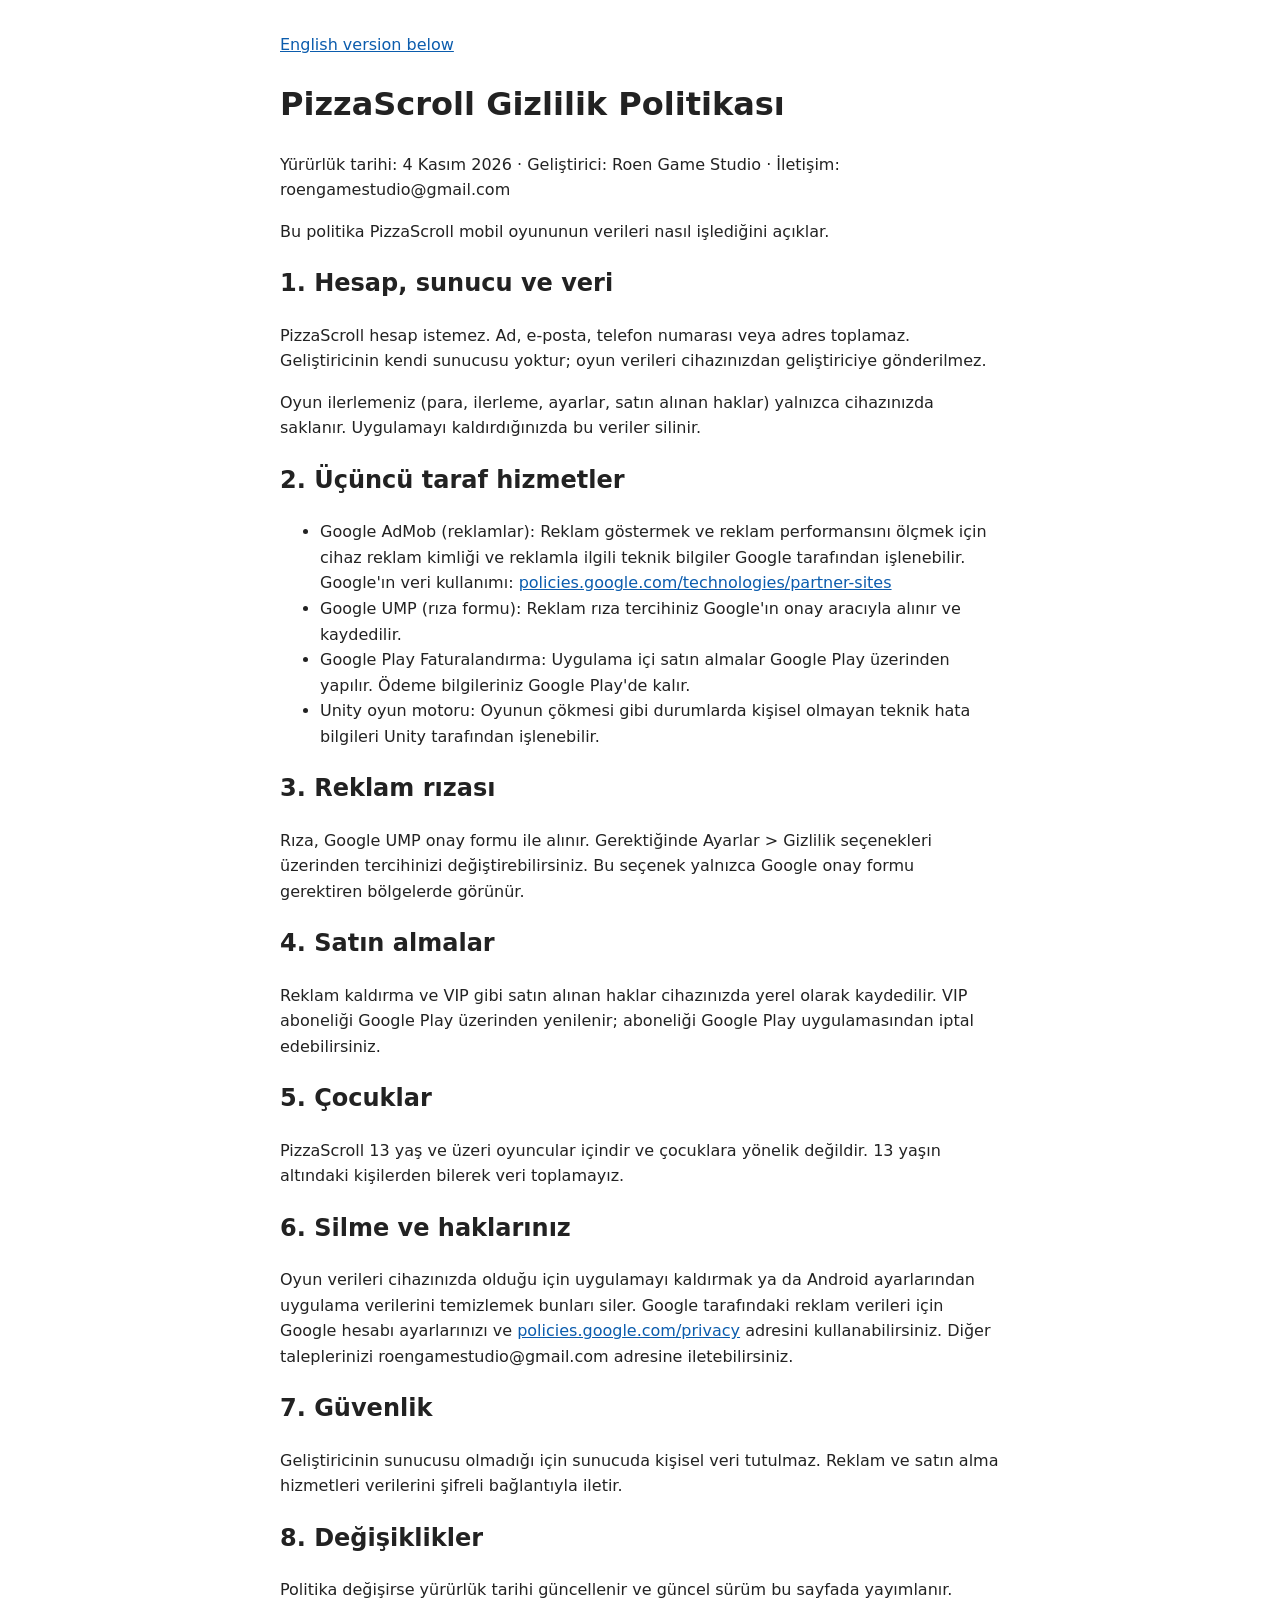
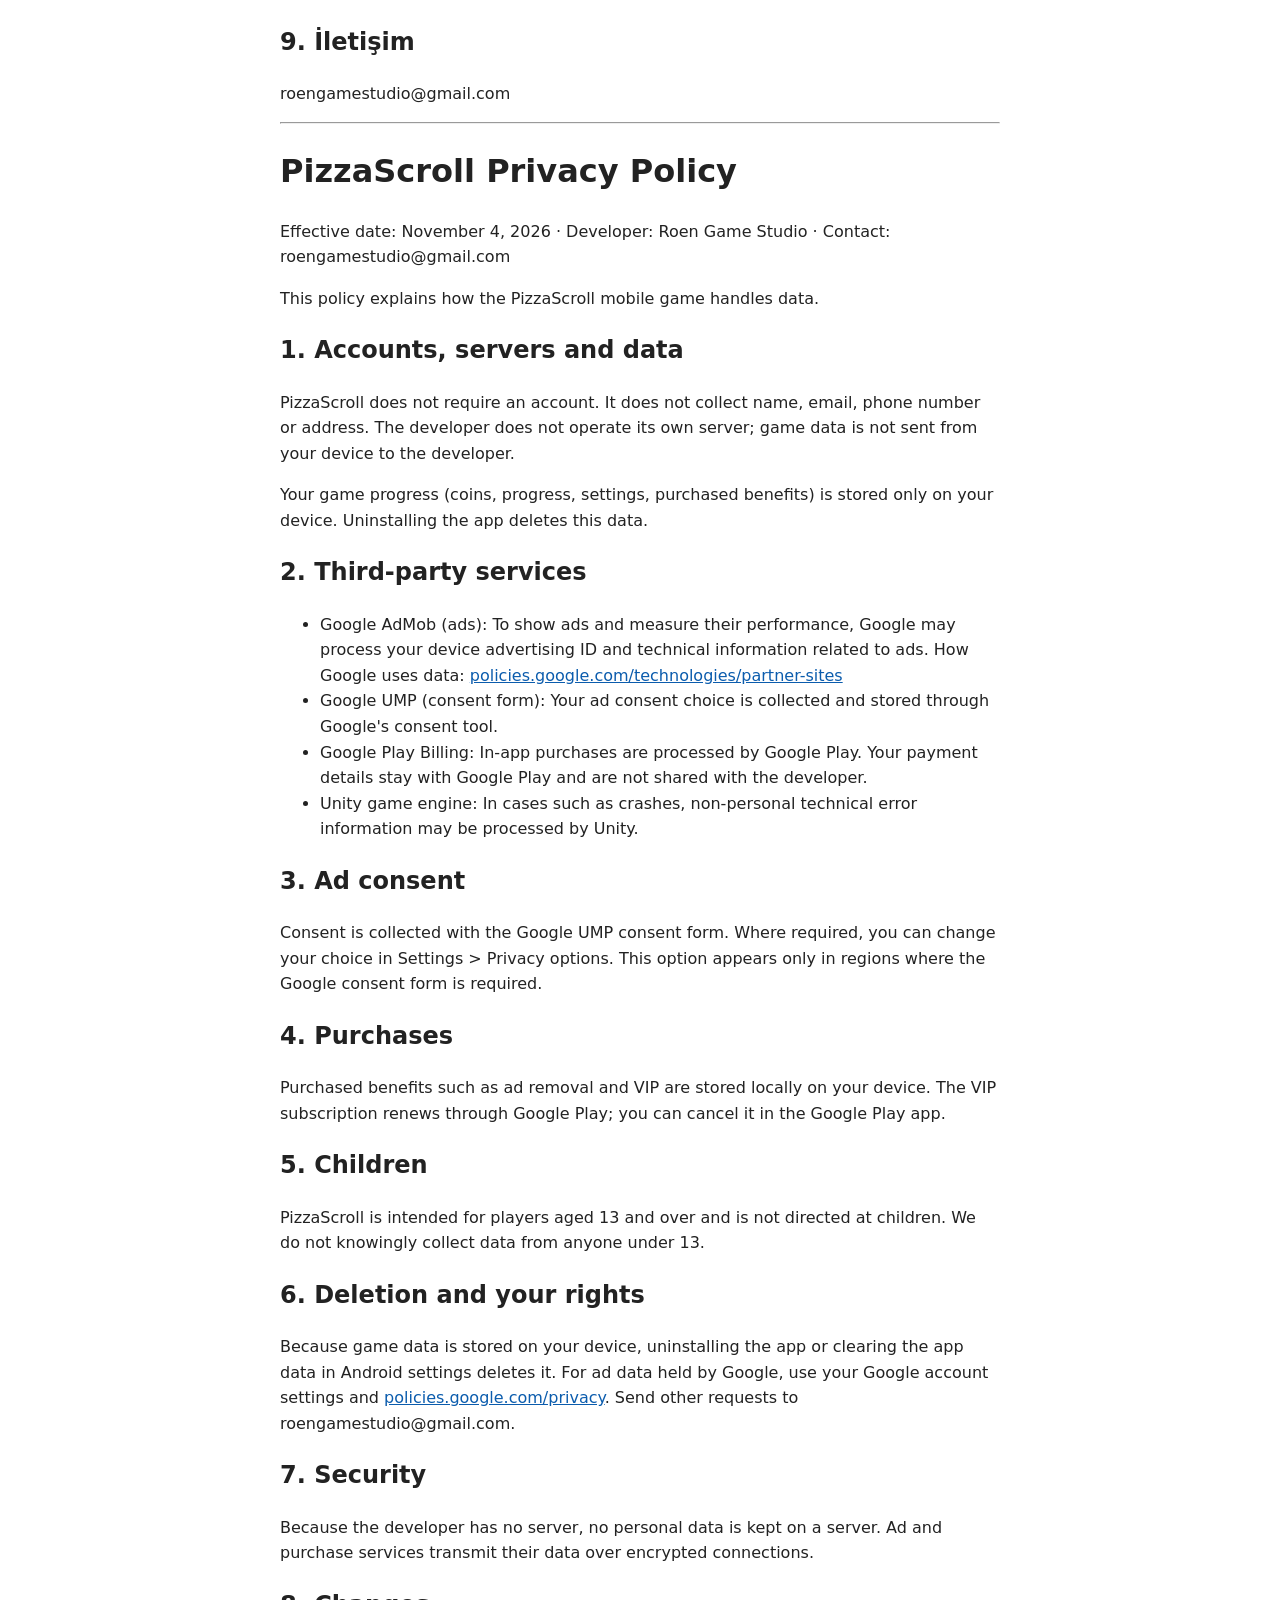
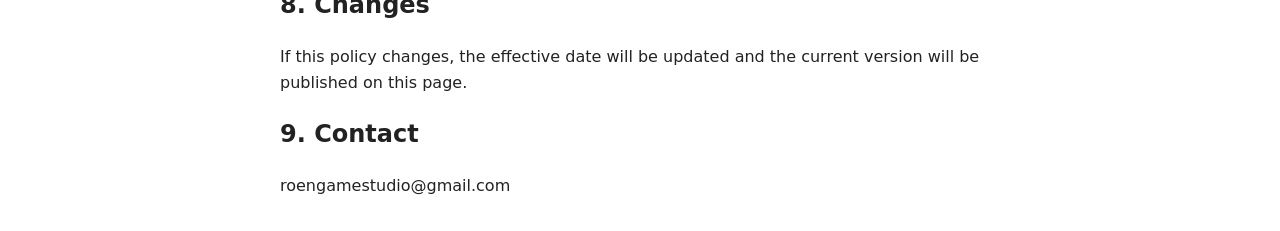
==== pizzascroll/privacy.html @ 46eb8e07 "Site ve PizzaScroll gizlilik politikası" ====
<!DOCTYPE html>
<html lang="tr">
<head>
<meta charset="utf-8">
<meta name="viewport" content="width=device-width, initial-scale=1">
<title>PizzaScroll Gizlilik Politikası / Privacy Policy</title>
<style>body{font-family:system-ui,sans-serif;max-width:720px;margin:2rem auto;padding:0 1rem;line-height:1.6;color:#222}a{color:#0b5cad}</style>
</head>
<body>
<p><a href="#en">English version below</a></p>

<h1 id="tr">PizzaScroll Gizlilik Politikası</h1>
<p>Yürürlük tarihi: 4 Kasım 2026 · Geliştirici: Roen Game Studio · İletişim: roengamestudio@gmail.com</p>
<p>Bu politika PizzaScroll mobil oyununun verileri nasıl işlediğini açıklar.</p>

<h2>1. Hesap, sunucu ve veri</h2>
<p>PizzaScroll hesap istemez. Ad, e-posta, telefon numarası veya adres toplamaz. Geliştiricinin kendi sunucusu yoktur; oyun verileri cihazınızdan geliştiriciye gönderilmez.</p>
<p>Oyun ilerlemeniz (para, ilerleme, ayarlar, satın alınan haklar) yalnızca cihazınızda saklanır. Uygulamayı kaldırdığınızda bu veriler silinir.</p>

<h2>2. Üçüncü taraf hizmetler</h2>
<ul>
<li>Google AdMob (reklamlar): Reklam göstermek ve reklam performansını ölçmek için cihaz reklam kimliği ve reklamla ilgili teknik bilgiler Google tarafından işlenebilir. Google'ın veri kullanımı: <a href="https://policies.google.com/technologies/partner-sites">policies.google.com/technologies/partner-sites</a></li>
<li>Google UMP (rıza formu): Reklam rıza tercihiniz Google'ın onay aracıyla alınır ve kaydedilir.</li>
<li>Google Play Faturalandırma: Uygulama içi satın almalar Google Play üzerinden yapılır. Ödeme bilgileriniz Google Play'de kalır.</li>
<li>Unity oyun motoru: Oyunun çökmesi gibi durumlarda kişisel olmayan teknik hata bilgileri Unity tarafından işlenebilir.</li>
</ul>

<h2>3. Reklam rızası</h2>
<p>Rıza, Google UMP onay formu ile alınır. Gerektiğinde Ayarlar &gt; Gizlilik seçenekleri üzerinden tercihinizi değiştirebilirsiniz. Bu seçenek yalnızca Google onay formu gerektiren bölgelerde görünür.</p>

<h2>4. Satın almalar</h2>
<p>Reklam kaldırma ve VIP gibi satın alınan haklar cihazınızda yerel olarak kaydedilir. VIP aboneliği Google Play üzerinden yenilenir; aboneliği Google Play uygulamasından iptal edebilirsiniz.</p>

<h2>5. Çocuklar</h2>
<p>PizzaScroll 13 yaş ve üzeri oyuncular içindir ve çocuklara yönelik değildir. 13 yaşın altındaki kişilerden bilerek veri toplamayız.</p>

<h2>6. Silme ve haklarınız</h2>
<p>Oyun verileri cihazınızda olduğu için uygulamayı kaldırmak ya da Android ayarlarından uygulama verilerini temizlemek bunları siler. Google tarafındaki reklam verileri için Google hesabı ayarlarınızı ve <a href="https://policies.google.com/privacy">policies.google.com/privacy</a> adresini kullanabilirsiniz. Diğer taleplerinizi roengamestudio@gmail.com adresine iletebilirsiniz.</p>

<h2>7. Güvenlik</h2>
<p>Geliştiricinin sunucusu olmadığı için sunucuda kişisel veri tutulmaz. Reklam ve satın alma hizmetleri verilerini şifreli bağlantıyla iletir.</p>

<h2>8. Değişiklikler</h2>
<p>Politika değişirse yürürlük tarihi güncellenir ve güncel sürüm bu sayfada yayımlanır.</p>

<h2>9. İletişim</h2>
<p>roengamestudio@gmail.com</p>

<hr>

<h1 id="en">PizzaScroll Privacy Policy</h1>
<p>Effective date: November 4, 2026 · Developer: Roen Game Studio · Contact: roengamestudio@gmail.com</p>
<p>This policy explains how the PizzaScroll mobile game handles data.</p>

<h2>1. Accounts, servers and data</h2>
<p>PizzaScroll does not require an account. It does not collect name, email, phone number or address. The developer does not operate its own server; game data is not sent from your device to the developer.</p>
<p>Your game progress (coins, progress, settings, purchased benefits) is stored only on your device. Uninstalling the app deletes this data.</p>

<h2>2. Third-party services</h2>
<ul>
<li>Google AdMob (ads): To show ads and measure their performance, Google may process your device advertising ID and technical information related to ads. How Google uses data: <a href="https://policies.google.com/technologies/partner-sites">policies.google.com/technologies/partner-sites</a></li>
<li>Google UMP (consent form): Your ad consent choice is collected and stored through Google's consent tool.</li>
<li>Google Play Billing: In-app purchases are processed by Google Play. Your payment details stay with Google Play and are not shared with the developer.</li>
<li>Unity game engine: In cases such as crashes, non-personal technical error information may be processed by Unity.</li>
</ul>

<h2>3. Ad consent</h2>
<p>Consent is collected with the Google UMP consent form. Where required, you can change your choice in Settings &gt; Privacy options. This option appears only in regions where the Google consent form is required.</p>

<h2>4. Purchases</h2>
<p>Purchased benefits such as ad removal and VIP are stored locally on your device. The VIP subscription renews through Google Play; you can cancel it in the Google Play app.</p>

<h2>5. Children</h2>
<p>PizzaScroll is intended for players aged 13 and over and is not directed at children. We do not knowingly collect data from anyone under 13.</p>

<h2>6. Deletion and your rights</h2>
<p>Because game data is stored on your device, uninstalling the app or clearing the app data in Android settings deletes it. For ad data held by Google, use your Google account settings and <a href="https://policies.google.com/privacy">policies.google.com/privacy</a>. Send other requests to roengamestudio@gmail.com.</p>

<h2>7. Security</h2>
<p>Because the developer has no server, no personal data is kept on a server. Ad and purchase services transmit their data over encrypted connections.</p>

<h2>8. Changes</h2>
<p>If this policy changes, the effective date will be updated and the current version will be published on this page.</p>

<h2>9. Contact</h2>
<p>roengamestudio@gmail.com</p>
</body>
</html>
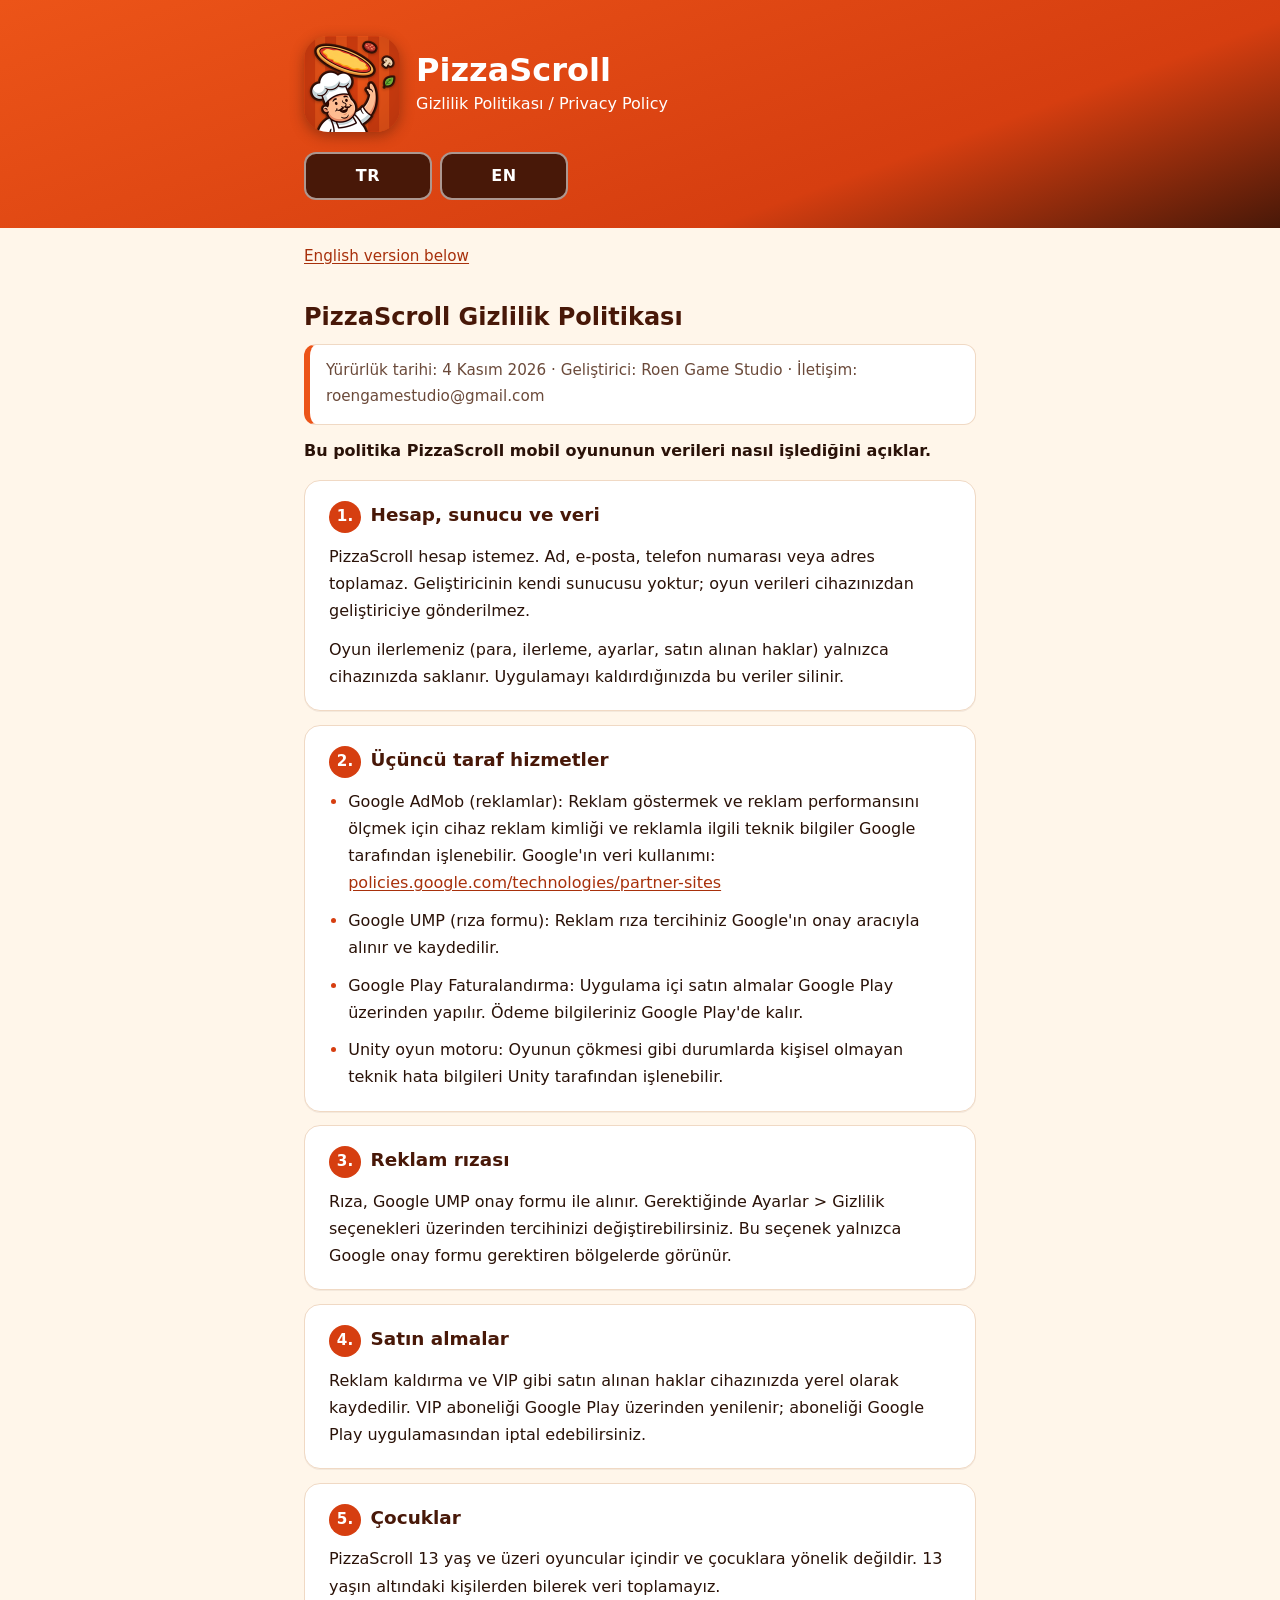
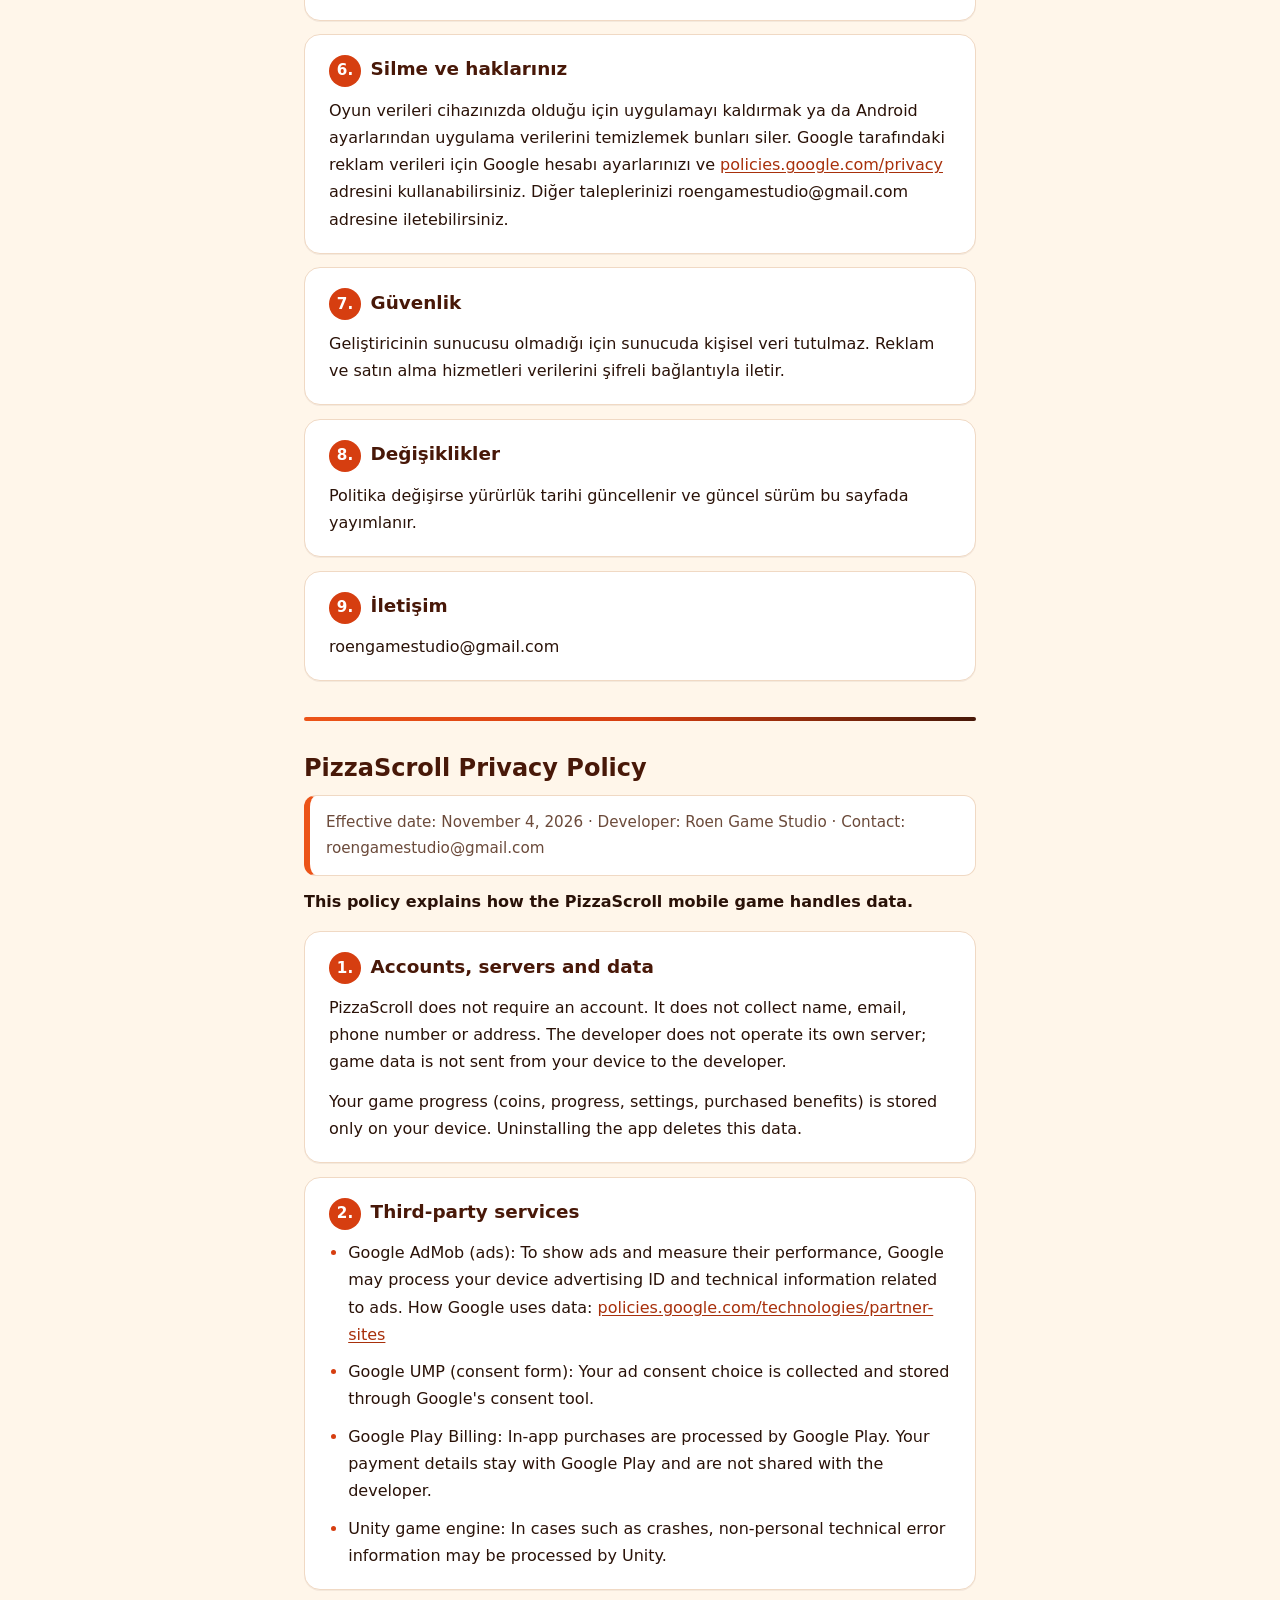
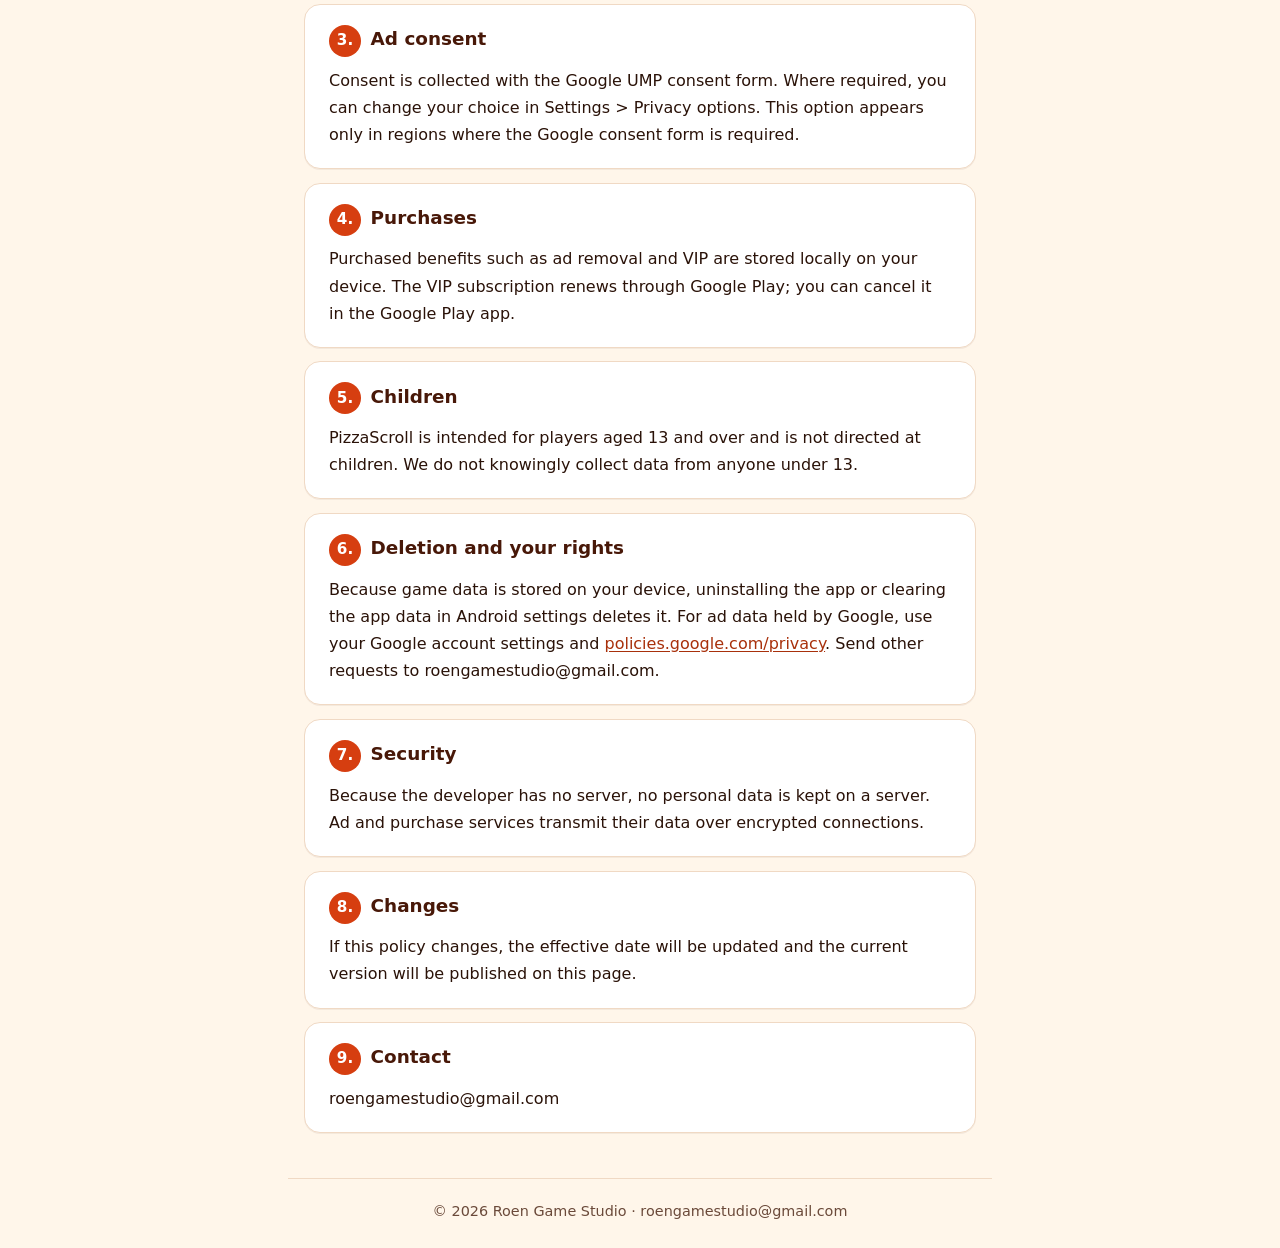
==== commit dbe51d41: "Site ve PizzaScroll gizlilik politikası" ====
--- a/pizzascroll/privacy.html
+++ b/pizzascroll/privacy.html
@@ -2,87 +2,115 @@
 <html lang="tr">
 <head>
 <meta charset="utf-8">
-<meta name="viewport" content="width=device-width, initial-scale=1">
+<meta name="viewport" content="width=device-width, initial-scale=1, viewport-fit=cover">
+<meta name="theme-color" content="#D63E10">
 <title>PizzaScroll Gizlilik Politikası / Privacy Policy</title>
-<style>body{font-family:system-ui,sans-serif;max-width:720px;margin:2rem auto;padding:0 1rem;line-height:1.6;color:#222}a{color:#0b5cad}</style>
+<link rel="icon" href="icon.png">
+<link rel="stylesheet" href="../stil.css">
 </head>
 <body>
-<p><a href="#en">English version below</a></p>
-
-<h1 id="tr">PizzaScroll Gizlilik Politikası</h1>
-<p>Yürürlük tarihi: 4 Kasım 2026 · Geliştirici: Roen Game Studio · İletişim: roengamestudio@gmail.com</p>
-<p>Bu politika PizzaScroll mobil oyununun verileri nasıl işlediğini açıklar.</p>
-
-<h2>1. Hesap, sunucu ve veri</h2>
+<header class="hero"><div class="hero-in">
+<div class="brand"><img src="icon.png" width="96" height="96" alt="PizzaScroll"><div><span class="t">PizzaScroll</span><span class="s">Gizlilik Politikası / Privacy Policy</span></div></div>
+<nav class="lang" aria-label="Dil / Language"><a href="#tr" hreflang="tr">TR</a><a href="#en" hreflang="en">EN</a></nav>
+</div></header>
+<main class="wrap">
+<p class="note"><a href="#en">English version below</a></p>
+<section class="doc" id="tr">
+<h1>PizzaScroll Gizlilik Politikası</h1>
+<p class="meta">Yürürlük tarihi: 4 Kasım 2026 · Geliştirici: Roen Game Studio · İletişim: roengamestudio@gmail.com</p>
+<p class="lead">Bu politika PizzaScroll mobil oyununun verileri nasıl işlediğini açıklar.</p>
+<article class="card">
+<h2><span class="n">1.</span><span>Hesap, sunucu ve veri</span></h2>
 <p>PizzaScroll hesap istemez. Ad, e-posta, telefon numarası veya adres toplamaz. Geliştiricinin kendi sunucusu yoktur; oyun verileri cihazınızdan geliştiriciye gönderilmez.</p>
 <p>Oyun ilerlemeniz (para, ilerleme, ayarlar, satın alınan haklar) yalnızca cihazınızda saklanır. Uygulamayı kaldırdığınızda bu veriler silinir.</p>
-
-<h2>2. Üçüncü taraf hizmetler</h2>
+</article>
+<article class="card">
+<h2><span class="n">2.</span><span>Üçüncü taraf hizmetler</span></h2>
 <ul>
 <li>Google AdMob (reklamlar): Reklam göstermek ve reklam performansını ölçmek için cihaz reklam kimliği ve reklamla ilgili teknik bilgiler Google tarafından işlenebilir. Google'ın veri kullanımı: <a href="https://policies.google.com/technologies/partner-sites">policies.google.com/technologies/partner-sites</a></li>
 <li>Google UMP (rıza formu): Reklam rıza tercihiniz Google'ın onay aracıyla alınır ve kaydedilir.</li>
 <li>Google Play Faturalandırma: Uygulama içi satın almalar Google Play üzerinden yapılır. Ödeme bilgileriniz Google Play'de kalır.</li>
 <li>Unity oyun motoru: Oyunun çökmesi gibi durumlarda kişisel olmayan teknik hata bilgileri Unity tarafından işlenebilir.</li>
 </ul>
-
-<h2>3. Reklam rızası</h2>
+</article>
+<article class="card">
+<h2><span class="n">3.</span><span>Reklam rızası</span></h2>
 <p>Rıza, Google UMP onay formu ile alınır. Gerektiğinde Ayarlar &gt; Gizlilik seçenekleri üzerinden tercihinizi değiştirebilirsiniz. Bu seçenek yalnızca Google onay formu gerektiren bölgelerde görünür.</p>
-
-<h2>4. Satın almalar</h2>
+</article>
+<article class="card">
+<h2><span class="n">4.</span><span>Satın almalar</span></h2>
 <p>Reklam kaldırma ve VIP gibi satın alınan haklar cihazınızda yerel olarak kaydedilir. VIP aboneliği Google Play üzerinden yenilenir; aboneliği Google Play uygulamasından iptal edebilirsiniz.</p>
-
-<h2>5. Çocuklar</h2>
+</article>
+<article class="card">
+<h2><span class="n">5.</span><span>Çocuklar</span></h2>
 <p>PizzaScroll 13 yaş ve üzeri oyuncular içindir ve çocuklara yönelik değildir. 13 yaşın altındaki kişilerden bilerek veri toplamayız.</p>
-
-<h2>6. Silme ve haklarınız</h2>
+</article>
+<article class="card">
+<h2><span class="n">6.</span><span>Silme ve haklarınız</span></h2>
 <p>Oyun verileri cihazınızda olduğu için uygulamayı kaldırmak ya da Android ayarlarından uygulama verilerini temizlemek bunları siler. Google tarafındaki reklam verileri için Google hesabı ayarlarınızı ve <a href="https://policies.google.com/privacy">policies.google.com/privacy</a> adresini kullanabilirsiniz. Diğer taleplerinizi roengamestudio@gmail.com adresine iletebilirsiniz.</p>
-
-<h2>7. Güvenlik</h2>
+</article>
+<article class="card">
+<h2><span class="n">7.</span><span>Güvenlik</span></h2>
 <p>Geliştiricinin sunucusu olmadığı için sunucuda kişisel veri tutulmaz. Reklam ve satın alma hizmetleri verilerini şifreli bağlantıyla iletir.</p>
-
-<h2>8. Değişiklikler</h2>
+</article>
+<article class="card">
+<h2><span class="n">8.</span><span>Değişiklikler</span></h2>
 <p>Politika değişirse yürürlük tarihi güncellenir ve güncel sürüm bu sayfada yayımlanır.</p>
-
-<h2>9. İletişim</h2>
+</article>
+<article class="card">
+<h2><span class="n">9.</span><span>İletişim</span></h2>
 <p>roengamestudio@gmail.com</p>
-
-<hr>
-
-<h1 id="en">PizzaScroll Privacy Policy</h1>
-<p>Effective date: November 4, 2026 · Developer: Roen Game Studio · Contact: roengamestudio@gmail.com</p>
-<p>This policy explains how the PizzaScroll mobile game handles data.</p>
-
-<h2>1. Accounts, servers and data</h2>
+</article>
+</section>
+<hr class="sep">
+<section class="doc" id="en">
+<h1>PizzaScroll Privacy Policy</h1>
+<p class="meta">Effective date: November 4, 2026 · Developer: Roen Game Studio · Contact: roengamestudio@gmail.com</p>
+<p class="lead">This policy explains how the PizzaScroll mobile game handles data.</p>
+<article class="card">
+<h2><span class="n">1.</span><span>Accounts, servers and data</span></h2>
 <p>PizzaScroll does not require an account. It does not collect name, email, phone number or address. The developer does not operate its own server; game data is not sent from your device to the developer.</p>
 <p>Your game progress (coins, progress, settings, purchased benefits) is stored only on your device. Uninstalling the app deletes this data.</p>
-
-<h2>2. Third-party services</h2>
+</article>
+<article class="card">
+<h2><span class="n">2.</span><span>Third-party services</span></h2>
 <ul>
 <li>Google AdMob (ads): To show ads and measure their performance, Google may process your device advertising ID and technical information related to ads. How Google uses data: <a href="https://policies.google.com/technologies/partner-sites">policies.google.com/technologies/partner-sites</a></li>
 <li>Google UMP (consent form): Your ad consent choice is collected and stored through Google's consent tool.</li>
 <li>Google Play Billing: In-app purchases are processed by Google Play. Your payment details stay with Google Play and are not shared with the developer.</li>
 <li>Unity game engine: In cases such as crashes, non-personal technical error information may be processed by Unity.</li>
 </ul>
-
-<h2>3. Ad consent</h2>
+</article>
+<article class="card">
+<h2><span class="n">3.</span><span>Ad consent</span></h2>
 <p>Consent is collected with the Google UMP consent form. Where required, you can change your choice in Settings &gt; Privacy options. This option appears only in regions where the Google consent form is required.</p>
-
-<h2>4. Purchases</h2>
+</article>
+<article class="card">
+<h2><span class="n">4.</span><span>Purchases</span></h2>
 <p>Purchased benefits such as ad removal and VIP are stored locally on your device. The VIP subscription renews through Google Play; you can cancel it in the Google Play app.</p>
-
-<h2>5. Children</h2>
+</article>
+<article class="card">
+<h2><span class="n">5.</span><span>Children</span></h2>
 <p>PizzaScroll is intended for players aged 13 and over and is not directed at children. We do not knowingly collect data from anyone under 13.</p>
-
-<h2>6. Deletion and your rights</h2>
+</article>
+<article class="card">
+<h2><span class="n">6.</span><span>Deletion and your rights</span></h2>
 <p>Because game data is stored on your device, uninstalling the app or clearing the app data in Android settings deletes it. For ad data held by Google, use your Google account settings and <a href="https://policies.google.com/privacy">policies.google.com/privacy</a>. Send other requests to roengamestudio@gmail.com.</p>
-
-<h2>7. Security</h2>
+</article>
+<article class="card">
+<h2><span class="n">7.</span><span>Security</span></h2>
 <p>Because the developer has no server, no personal data is kept on a server. Ad and purchase services transmit their data over encrypted connections.</p>
-
-<h2>8. Changes</h2>
+</article>
+<article class="card">
+<h2><span class="n">8.</span><span>Changes</span></h2>
 <p>If this policy changes, the effective date will be updated and the current version will be published on this page.</p>
-
-<h2>9. Contact</h2>
+</article>
+<article class="card">
+<h2><span class="n">9.</span><span>Contact</span></h2>
 <p>roengamestudio@gmail.com</p>
+</article>
+</section>
+</main>
+<footer class="foot">© 2026 Roen Game Studio · roengamestudio@gmail.com</footer>
 </body>
 </html>
--- a/stil.css
+++ b/stil.css
@@ -0,0 +1,43 @@
+:root{--o1:#D63E10;--o2:#EC5418;--br:#481808;--cream:#FFF6EA;--card:#FFFFFF;--ink:#2A1208;--mute:#6B4A3A;--line:#F0D9C4;--link:#A8300B}
+*{box-sizing:border-box}
+html{scroll-behavior:smooth;-webkit-text-size-adjust:100%}
+body{margin:0;background:var(--cream);color:var(--ink);font-family:system-ui,-apple-system,"Segoe UI",Roboto,sans-serif;font-size:1rem;line-height:1.7;padding-left:env(safe-area-inset-left);padding-right:env(safe-area-inset-right)}
+a{color:var(--link);text-underline-offset:2px;overflow-wrap:anywhere}
+a:focus-visible{outline:3px solid var(--o2);outline-offset:2px;border-radius:4px}
+.hero{background:linear-gradient(160deg,var(--o2),var(--o1) 70%,var(--br));color:#fff;padding:1.5rem 0 1.75rem}
+.hero-in{max-width:44rem;margin:0 auto;padding:0 1rem}
+.brand{display:flex;align-items:center;gap:1rem}
+.brand img{width:72px;height:72px;border-radius:18px;box-shadow:0 4px 14px rgba(72,24,8,.45);flex:none}
+.brand .t{display:block;font-size:1.5rem;font-weight:800;line-height:1.2}
+.brand .s{display:block;font-size:1rem}
+.lang{display:flex;gap:.5rem;margin-top:1.25rem}
+.lang a{flex:1;min-height:48px;display:flex;align-items:center;justify-content:center;border-radius:12px;background:var(--br);color:#fff;font-weight:700;text-decoration:none;border:2px solid rgba(255,255,255,.55);letter-spacing:.04em}
+.lang a:hover,.lang a:active{background:#fff;color:var(--br)}
+.wrap{max-width:44rem;margin:0 auto;padding:1rem 1rem 2rem}
+.note{margin:0;font-size:.95rem}
+.doc{scroll-margin-top:1rem}
+.doc>h1{font-size:1.5rem;line-height:1.25;margin:2rem 0 .75rem;color:var(--br)}
+.meta{background:var(--card);border:1px solid var(--line);border-left:6px solid var(--o2);border-radius:12px;padding:.85rem 1rem;margin:0 0 .75rem;font-size:.95rem;color:var(--mute)}
+.lead{margin:0 0 1rem;font-weight:600}
+.card{background:var(--card);border:1px solid var(--line);border-radius:16px;padding:1rem 1.1rem;margin:0 0 .85rem;box-shadow:0 1px 0 rgba(72,24,8,.06)}
+.card h2{font-size:1.15rem;line-height:1.3;margin:0 0 .6rem;color:var(--br);display:flex;gap:.6rem;align-items:baseline}
+.card h2 .n{flex:none;display:inline-flex;align-items:center;justify-content:center;min-width:2rem;height:2rem;padding:0 .4rem;border-radius:999px;background:var(--o1);color:#fff;font-size:.95rem;font-weight:800}
+.card p{margin:0 0 .75rem;max-width:70ch}
+.card p:last-child{margin-bottom:0}
+.card ul{margin:0;padding-left:1.2rem;max-width:70ch}
+.card li{margin:0 0 .65rem}
+.card li:last-child{margin-bottom:0}
+.card li::marker{color:var(--o1)}
+.sep{border:0;height:4px;border-radius:2px;background:linear-gradient(90deg,var(--o2),var(--o1),var(--br));margin:2.25rem 0 0}
+.foot{max-width:44rem;margin:0 auto;padding:1.25rem 1rem calc(1.5rem + env(safe-area-inset-bottom));color:var(--mute);font-size:.9rem;text-align:center;border-top:1px solid var(--line)}
+.game{display:flex;align-items:center;gap:1rem}
+.game img{width:72px;height:72px;border-radius:18px;flex:none;box-shadow:0 2px 8px rgba(72,24,8,.25)}
+.game .b{flex:1;min-width:0}
+.game strong{display:block;font-size:1.15rem;color:var(--br)}
+.game .st{display:block;color:var(--mute);font-size:.95rem}
+.btn{display:inline-flex;align-items:center;min-height:48px;margin-top:.5rem;padding:0 1rem;border-radius:12px;background:var(--o1);color:#fff;font-weight:700;text-decoration:none}
+.btn:hover{background:var(--br)}
+.home h1{font-size:2rem;line-height:1.2;margin:0 0 .5rem}
+.home .tag{margin:0;font-size:1.05rem}
+.home h2{font-size:1.15rem;color:var(--br);margin:0 0 .6rem}
+@media(min-width:700px){.hero{padding-top:2.25rem}.brand img{width:96px;height:96px;border-radius:24px}.brand .t{font-size:2rem}.card{padding:1.25rem 1.5rem}.lang a{flex:none;min-width:8rem;padding:0 1.5rem}}
